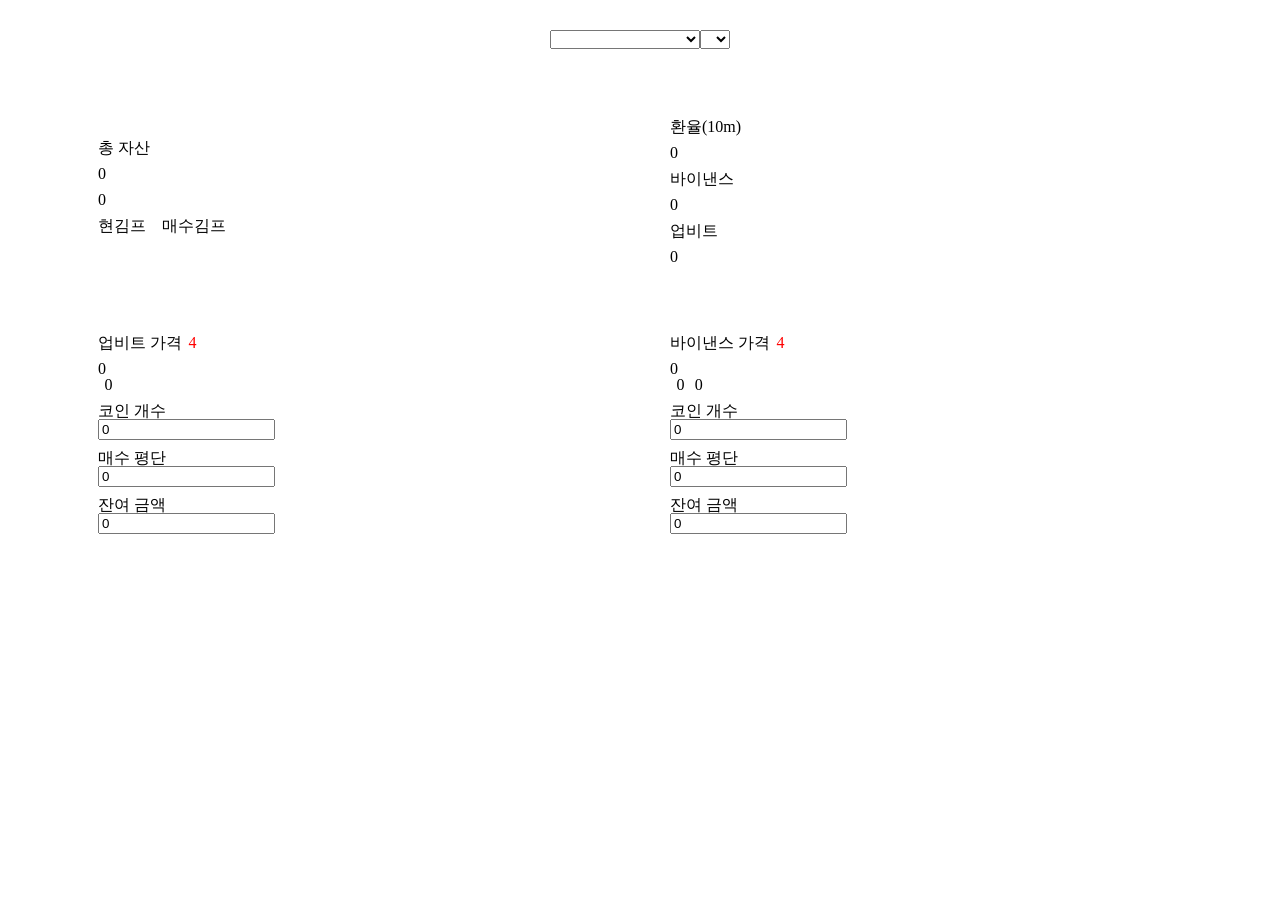
==== index.html @ 665e21a2 "김프 +- 위치변경 및 고도화" ====
<!DOCTYPE html>
<html lang="en">

<head>
  <meta charset="UTF-8">
  <meta name="viewport" content="width=device-width, initial-scale=1.0">
  <title>Document</title>
  <link rel="stylesheet" href="src/style.css" />
  <link rel="stylesheet" href="src/reset.css" />
  <style>
    p {
      margin-top: 10px;
    }
  </style>
</head>

<body>
  <div class="middle-container container">
    <div class="selectCoin column">
      <div class="titleContainer coinSelecterContainer">
          <select name="coinChoice" class="coinChoice" onchange="settingCoin()">
            <option value="BTC" selected>비트코인</option>
            <option value="XRP">리플</option>
            <option value="ETH">이더리움</option>
          </select>
          <select name="leverageChoice" class="leverageChoice" onchange="settingCoin()">
            <option value="1" selected>1</option>
            <option value="2">2</option>
            <option value="3">3</option>
            <option value="4">4</option>
            <option value="5">5</option>
          </select>
      </div>
    </div>
  </div>
  <div class="top-container container">
    <div class="binance_value column">
      <div class="titleContainer">
        <p id="totalValueTitle" class="title">총 자산</p>
        <p id="totalValue" class="coin_value">0</p>
        <p id="benefitValue" class="coin_value">0</p>
      </div>
      <div class="titleContainer">
        <p id="currentSellPremiumTitle" class="title">현김프　매수김프</p>
        <p id="currentSellPremium" class="premium_value"></p>
        <p id="benefitPremium" class="benefitPremium_value"></p>
      </div>
    </div>
    <div class="upbit_value column">
      <div class="titleContainer">
        <p id="exchangeValueTitle" class="title">환율(10m)</p>
        <p id="exchangeValue" class="coin_value">0</p>
      </div>
      <div class="titleContainer">
        <p id="binanceValueTitle" class="title">바이낸스</p>
        <p id="binanceValue" class="coin_value">0</p>
      </div>
      <div class="titleContainer">
        <p id="upbitValueTitle" class="title">업비트</p>
        <p id="upbitValue" class="coin_value">0</p>
      </div>
    </div>
  </div>
  <div class="middle-container container">
    <div class="my_upbit column">
      <div class="titleContainer">
        <p id="upbitPriceTitle" class="title">업비트 가격<span class="upbitTimer timer">0</span></p>
        <p id="upbitPrice" class="coin_price">0</p><span class="upbitBenefit benefit">0</span>
      </div>
      <div class="InputContainer">
        <ul>
          <li>
            <p>코인 개수</p>
            <input id="upbitInput" type="number" value="10" />
          </li>
          <li>
            <p>매수 평단</p>
            <input id="sellUpbitInput" type="number" value="0" />
          </li>
          <li>
            <p id="upbitDregsTitle">잔여 금액</p>
            <input id=upbitDregsInput type="number" value="0" />
          </li>
        </ul>
      </div>
    </div>
    <div class="my_binance column">
      <div class="titleContainer">
        <p id="binancePriceTitle" class="title">바이낸스 가격<span class="binanceTimer timer">0</span></p>
        <p id="binancePrice" class="coin_price">0</p>
        <span class="binanceBenefitKRW benefit">0</span>
        <span class="binanceBenefit benefit">0</span>
      </div>
      <div class="InputContainer">
        <ul>
          <li>
            <p>코인 개수</p>
            <input id="binanceInput" type="number" />
          </li>
          <li>
            <p>매수 평단</p>
            <input id="sellBinanceInput" type="number" value="0" />
          </li>
          <li>
            <p id="binanceDregsTitle">잔여 금액</p>
            <input id=binanceDregsInput type="number" value="0" />
          </li>
        </ul>
      </div>
    </div>
  </div>
  <script src="src/index.js"></script>
</body>

</html>
---- src/style.css ----
body {
  box-sizing: border-box;
}
ul {
  list-style: none;
}
p {
  margin-bottom: 3vw;
}
.container {
  display: flex;
  justify-content: center;
  align-items: center;
}
.column {
  width: 40%;
  margin: 30px;
  display: flex;
  flex-direction: column;
  justify-content: center;
}
.timer {
  margin-left: 0.5vw;
  color: red;
}
.coinChoice {
  width: 150px;
}

.coinSelecterContainer {
  display: flex;
  justify-content: center;
}
.benefit {
  margin-left: 0.5vw;
}
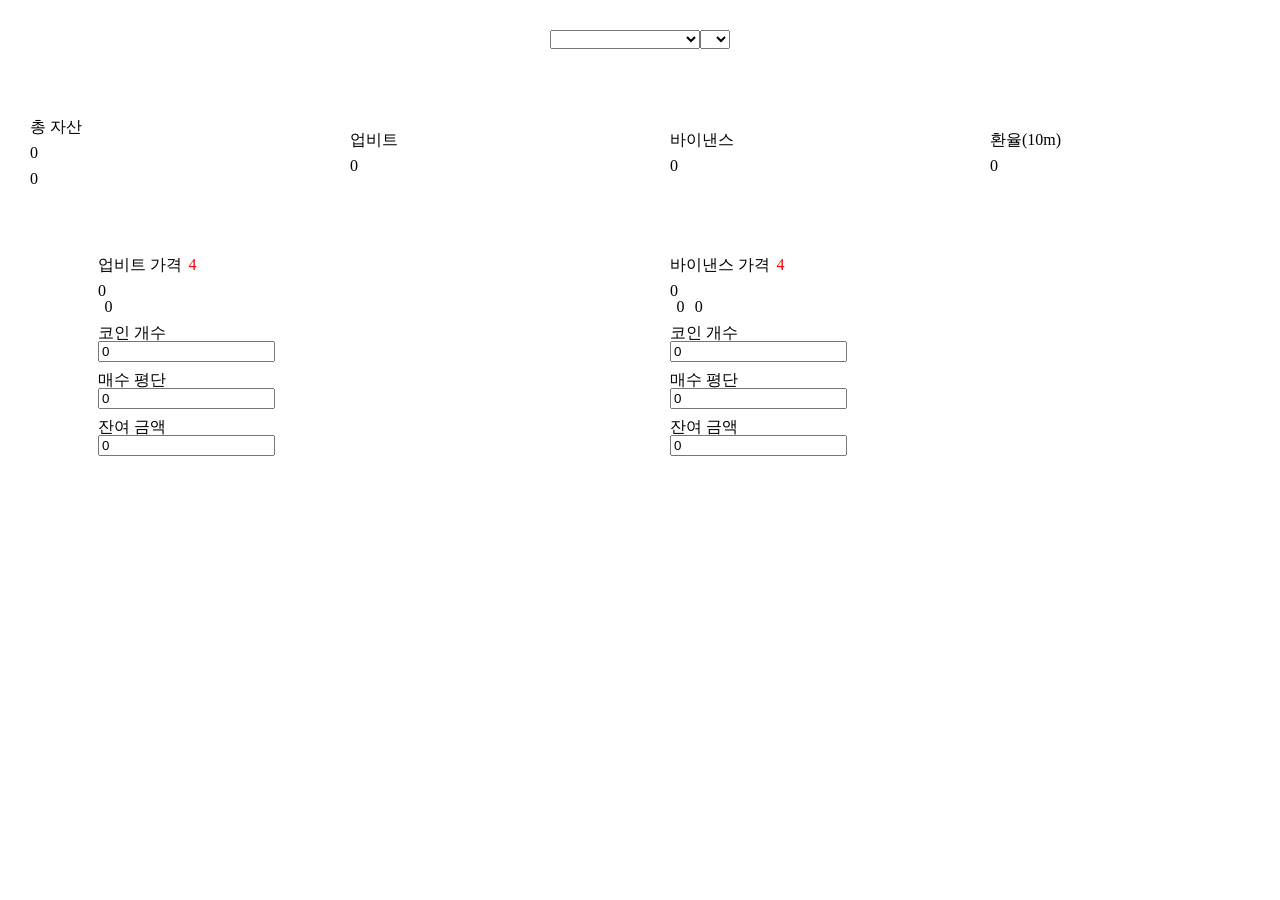
==== commit aa98293f: "DD" ====
--- a/index.html
+++ b/index.html
@@ -18,18 +18,18 @@
   <div class="middle-container container">
     <div class="selectCoin column">
       <div class="titleContainer coinSelecterContainer">
-          <select name="coinChoice" class="coinChoice" onchange="settingCoin()">
-            <option value="BTC" selected>비트코인</option>
-            <option value="XRP">리플</option>
-            <option value="ETH">이더리움</option>
-          </select>
-          <select name="leverageChoice" class="leverageChoice" onchange="settingCoin()">
-            <option value="1" selected>1</option>
-            <option value="2">2</option>
-            <option value="3">3</option>
-            <option value="4">4</option>
-            <option value="5">5</option>
-          </select>
+        <select name="coinChoice" class="coinChoice" onchange="settingCoin()">
+          <option value="BTC" selected>비트코인</option>
+          <option value="XRP">리플</option>
+          <option value="ETH">이더리움</option>
+        </select>
+        <select name="leverageChoice" class="leverageChoice" onchange="settingCoin()">
+          <option value="1" selected>1</option>
+          <option value="2">2</option>
+          <option value="3">3</option>
+          <option value="4">4</option>
+          <option value="5">5</option>
+        </select>
       </div>
     </div>
   </div>
@@ -40,24 +40,23 @@
         <p id="totalValue" class="coin_value">0</p>
         <p id="benefitValue" class="coin_value">0</p>
       </div>
-      <div class="titleContainer">
-        <p id="currentSellPremiumTitle" class="title">현김프　매수김프</p>
-        <p id="currentSellPremium" class="premium_value"></p>
-        <p id="benefitPremium" class="benefitPremium_value"></p>
-      </div>
     </div>
     <div class="upbit_value column">
       <div class="titleContainer">
-        <p id="exchangeValueTitle" class="title">환율(10m)</p>
-        <p id="exchangeValue" class="coin_value">0</p>
+        <p id="upbitValueTitle" class="title">업비트</p>
+        <p id="upbitValue" class="coin_value">0</p>
       </div>
+    </div>
+    <div class="binance_value column">
       <div class="titleContainer">
         <p id="binanceValueTitle" class="title">바이낸스</p>
         <p id="binanceValue" class="coin_value">0</p>
       </div>
+    </div>
+    <div class="exchange column">
       <div class="titleContainer">
-        <p id="upbitValueTitle" class="title">업비트</p>
-        <p id="upbitValue" class="coin_value">0</p>
+        <p id="exchangeValueTitle" class="title">환율(10m)</p>
+        <p id="exchangeValue" class="coin_value">0</p>
       </div>
     </div>
   </div>
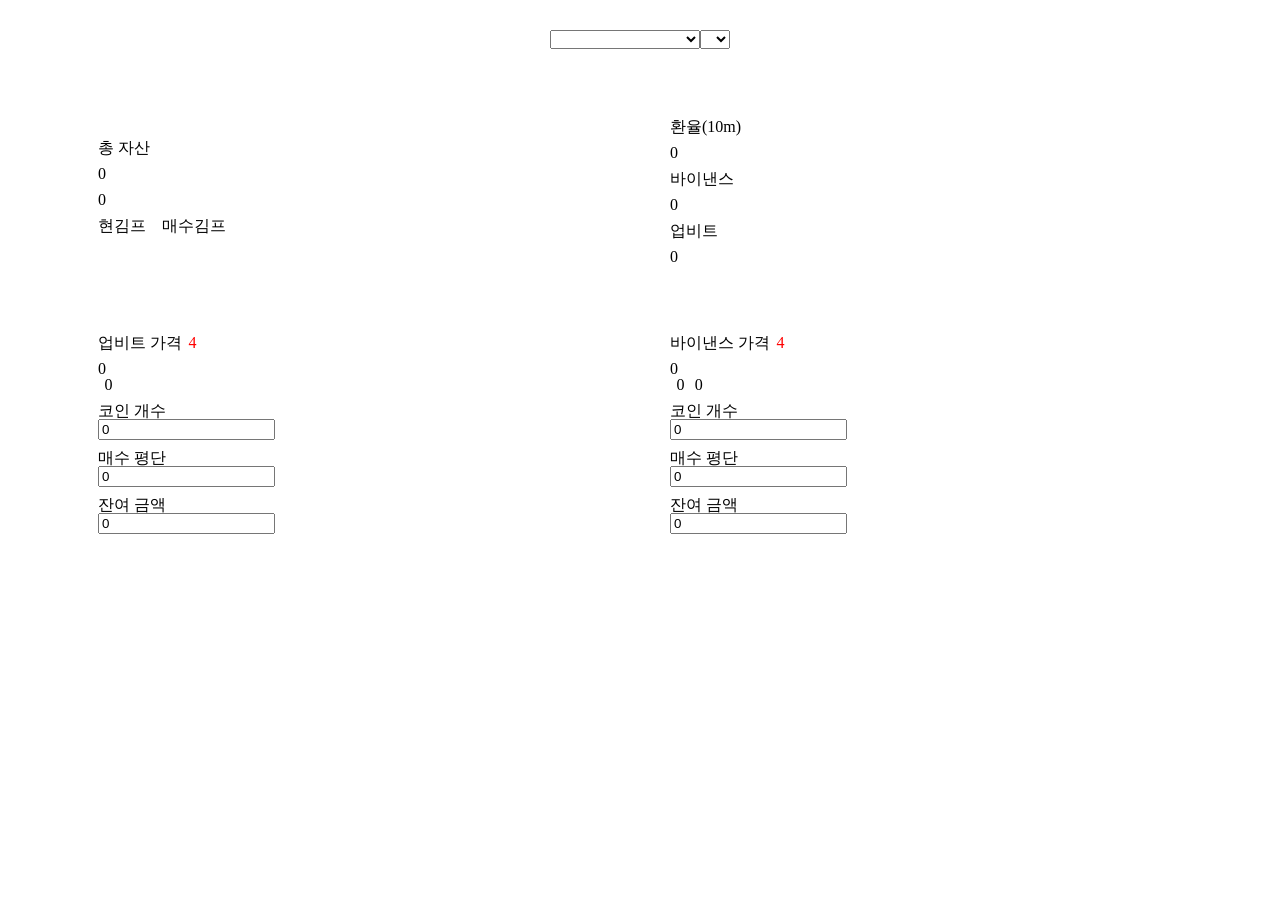
==== commit c357bf94: "Merge branch 'main' of https://github.com/geonyeop123/PremiumTrading" ====
--- a/index.html
+++ b/index.html
@@ -40,23 +40,24 @@
         <p id="totalValue" class="coin_value">0</p>
         <p id="benefitValue" class="coin_value">0</p>
       </div>
+      <div class="titleContainer">
+        <p id="currentSellPremiumTitle" class="title">현김프　매수김프</p>
+        <p id="currentSellPremium" class="premium_value"></p>
+        <p id="benefitPremium" class="benefitPremium_value"></p>
+      </div>
     </div>
     <div class="upbit_value column">
       <div class="titleContainer">
-        <p id="upbitValueTitle" class="title">업비트</p>
-        <p id="upbitValue" class="coin_value">0</p>
+        <p id="exchangeValueTitle" class="title">환율(10m)</p>
+        <p id="exchangeValue" class="coin_value">0</p>
       </div>
-    </div>
-    <div class="binance_value column">
       <div class="titleContainer">
         <p id="binanceValueTitle" class="title">바이낸스</p>
         <p id="binanceValue" class="coin_value">0</p>
       </div>
-    </div>
-    <div class="exchange column">
       <div class="titleContainer">
-        <p id="exchangeValueTitle" class="title">환율(10m)</p>
-        <p id="exchangeValue" class="coin_value">0</p>
+        <p id="upbitValueTitle" class="title">업비트</p>
+        <p id="upbitValue" class="coin_value">0</p>
       </div>
     </div>
   </div>
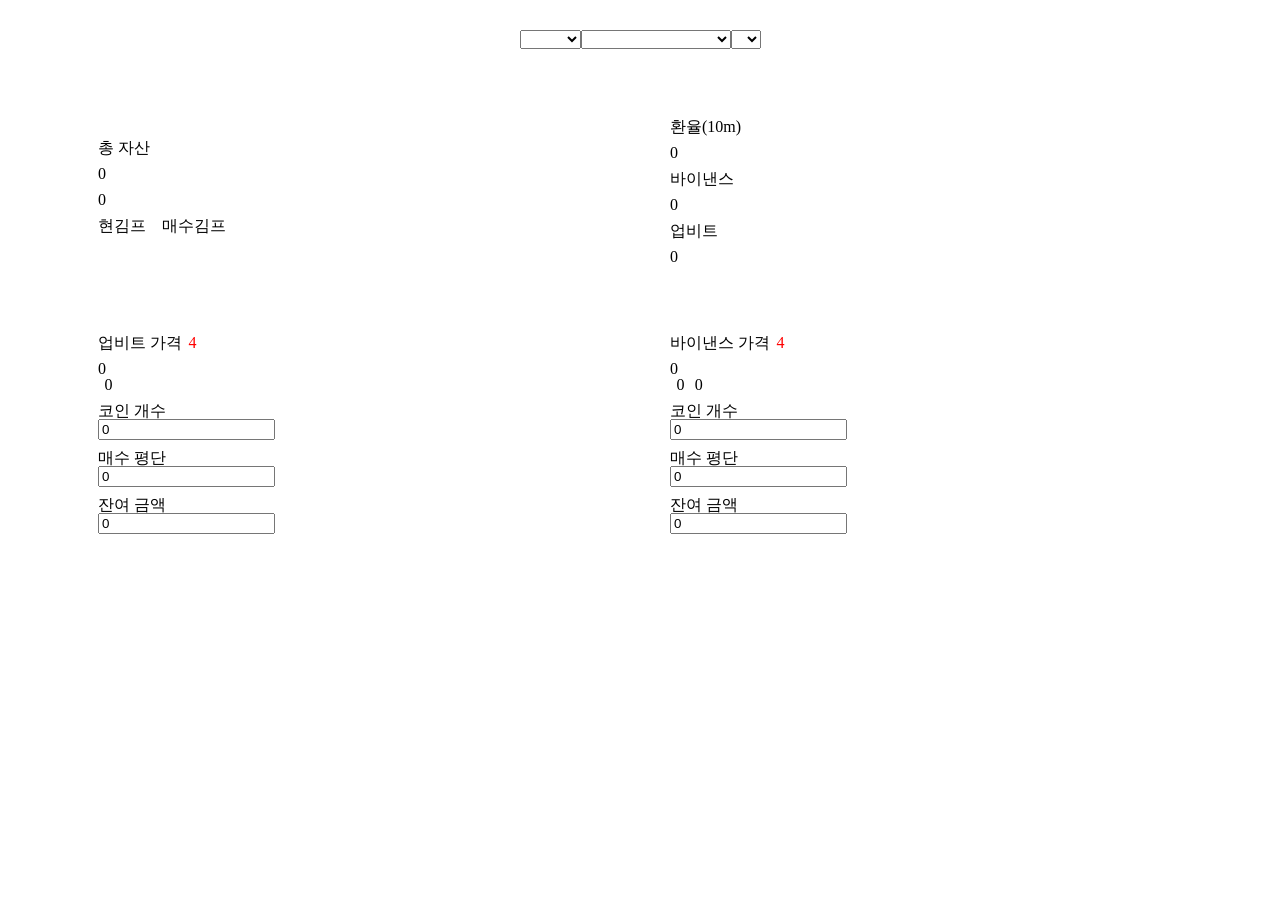
==== commit 6461b63d: "빗썸, 업비트 선택 추가" ====
--- a/index.html
+++ b/index.html
@@ -18,6 +18,10 @@
   <div class="middle-container container">
     <div class="selectCoin column">
       <div class="titleContainer coinSelecterContainer">
+        <select name="exchangeChoice" class="exchangeChoice" onchange="settingCoin()">
+          <option value="BITHUMB" selected>빗썸</option>
+          <option value="UPBIT">업비트</option>
+        </select>
         <select name="coinChoice" class="coinChoice" onchange="settingCoin()">
           <option value="BTC" selected>비트코인</option>
           <option value="XRP">리플</option>
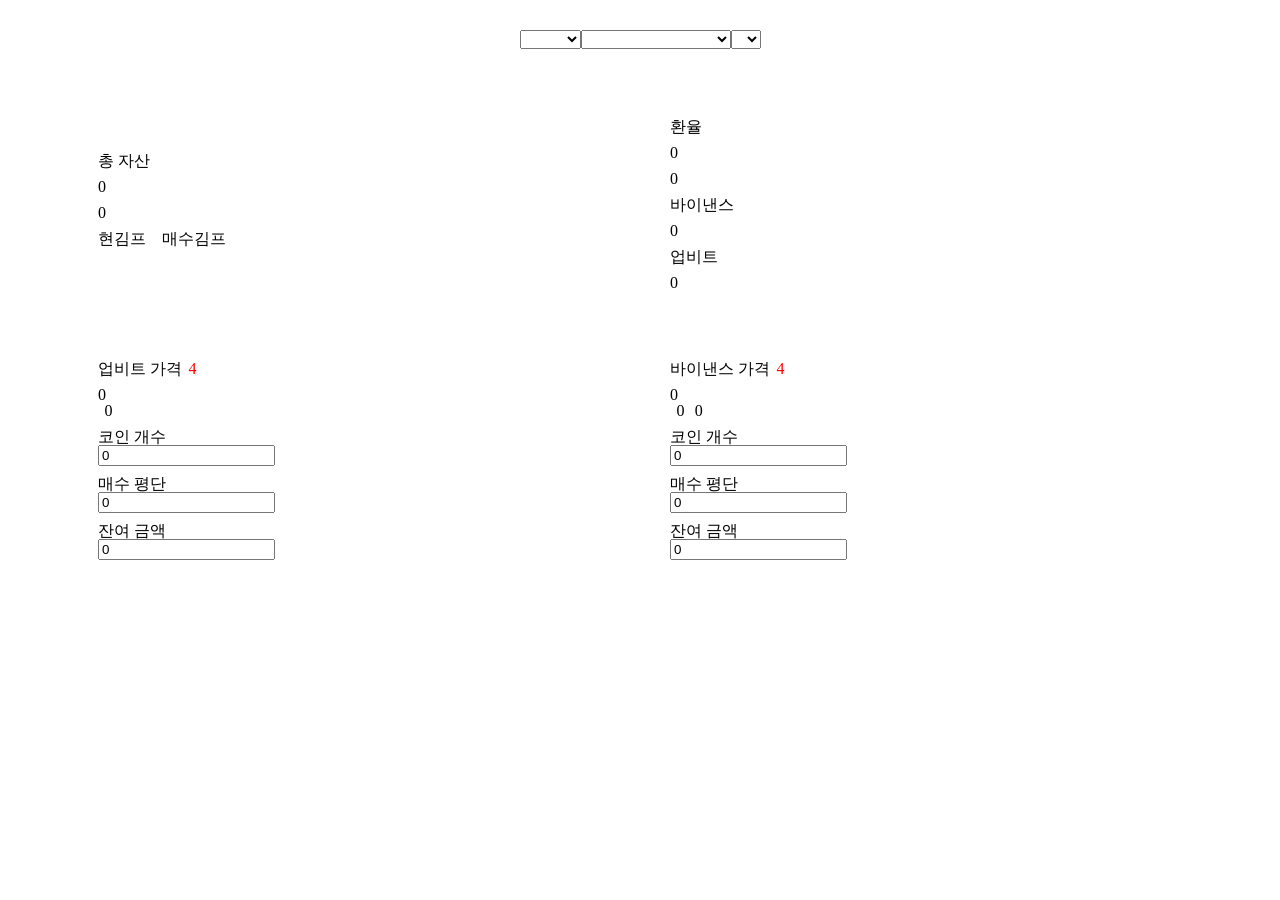
==== commit 8fd6b7de: "테더 표시 추가" ====
--- a/index.html
+++ b/index.html
@@ -52,8 +52,9 @@
     </div>
     <div class="upbit_value column">
       <div class="titleContainer">
-        <p id="exchangeValueTitle" class="title">환율(10m)</p>
+        <p id="exchangeValueTitle" class="title">환율</p>
         <p id="exchangeValue" class="coin_value">0</p>
+        <p id="usdtValue" class="coin_value">0</p>
       </div>
       <div class="titleContainer">
         <p id="binanceValueTitle" class="title">바이낸스</p>
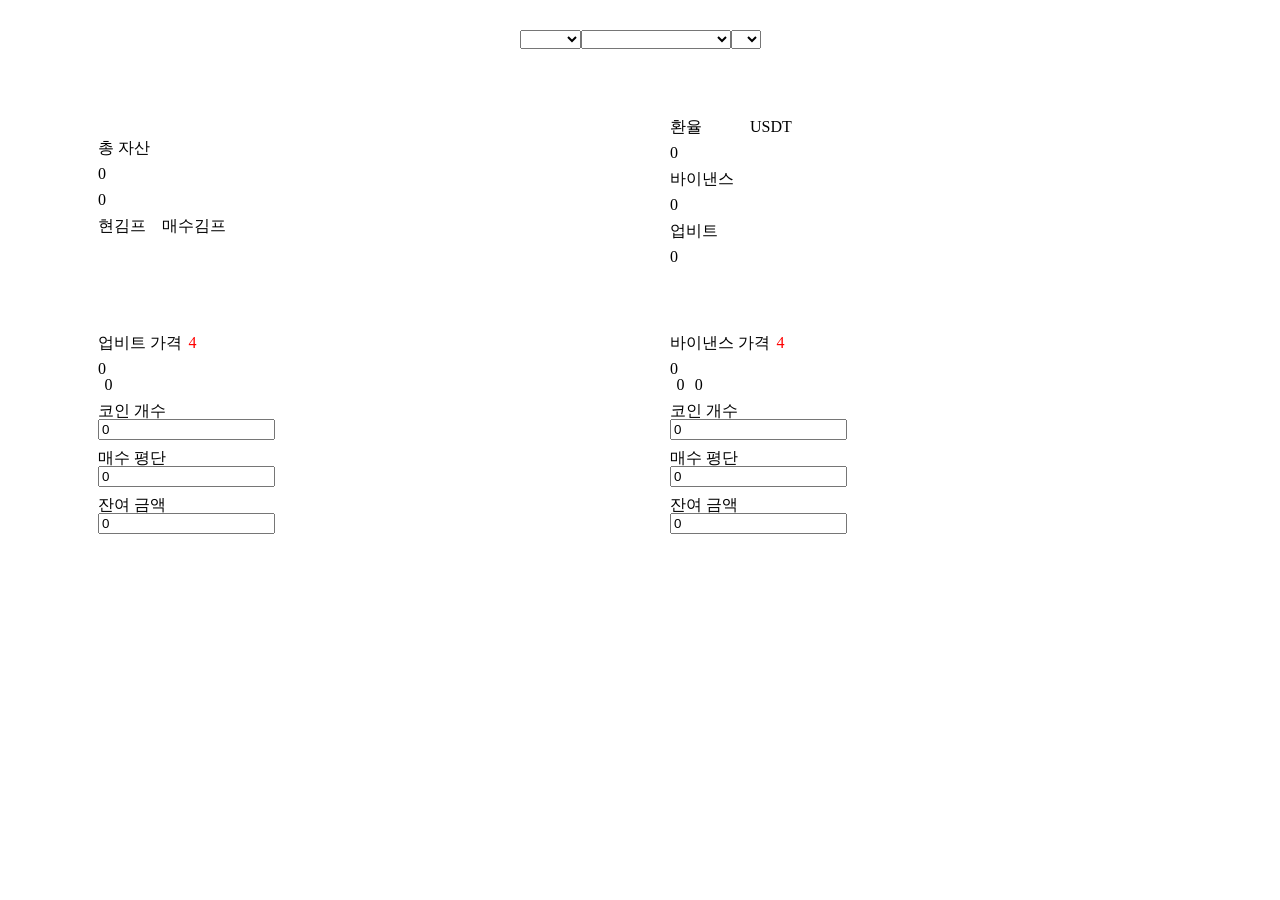
==== commit 2ff1e5ef: "테더 ui 변경" ====
--- a/index.html
+++ b/index.html
@@ -52,9 +52,8 @@
     </div>
     <div class="upbit_value column">
       <div class="titleContainer">
-        <p id="exchangeValueTitle" class="title">환율</p>
+        <p id="exchangeValueTitle" class="title">환율　　　USDT</p>
         <p id="exchangeValue" class="coin_value">0</p>
-        <p id="usdtValue" class="coin_value">0</p>
       </div>
       <div class="titleContainer">
         <p id="binanceValueTitle" class="title">바이낸스</p>
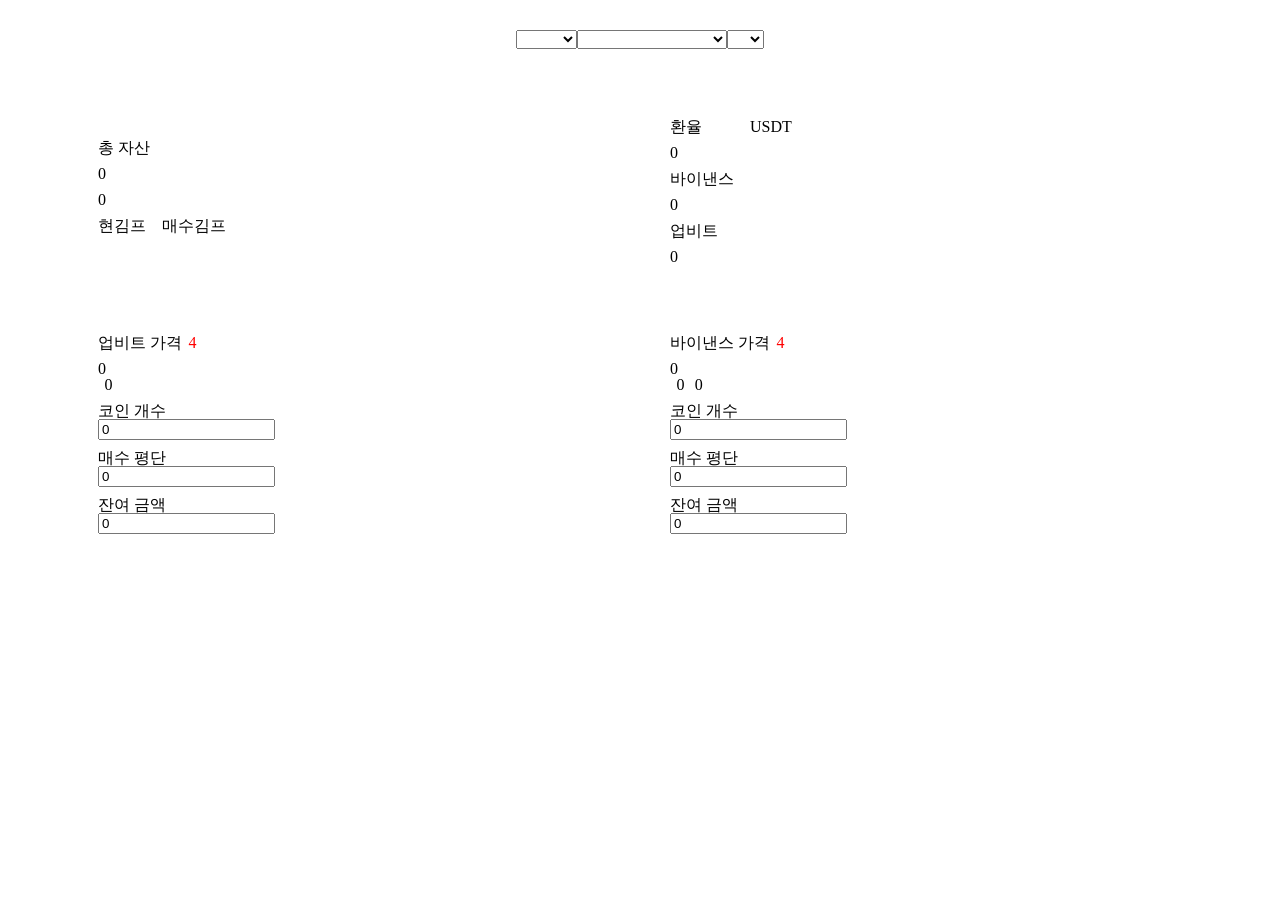
==== commit d705d1d8: "레버리지 추가" ====
--- a/index.html
+++ b/index.html
@@ -33,6 +33,11 @@
           <option value="3">3</option>
           <option value="4">4</option>
           <option value="5">5</option>
+          <option value="6">6</option>
+          <option value="7">7</option>
+          <option value="8">8</option>
+          <option value="9">9</option>
+          <option value="10">10</option>
         </select>
       </div>
     </div>
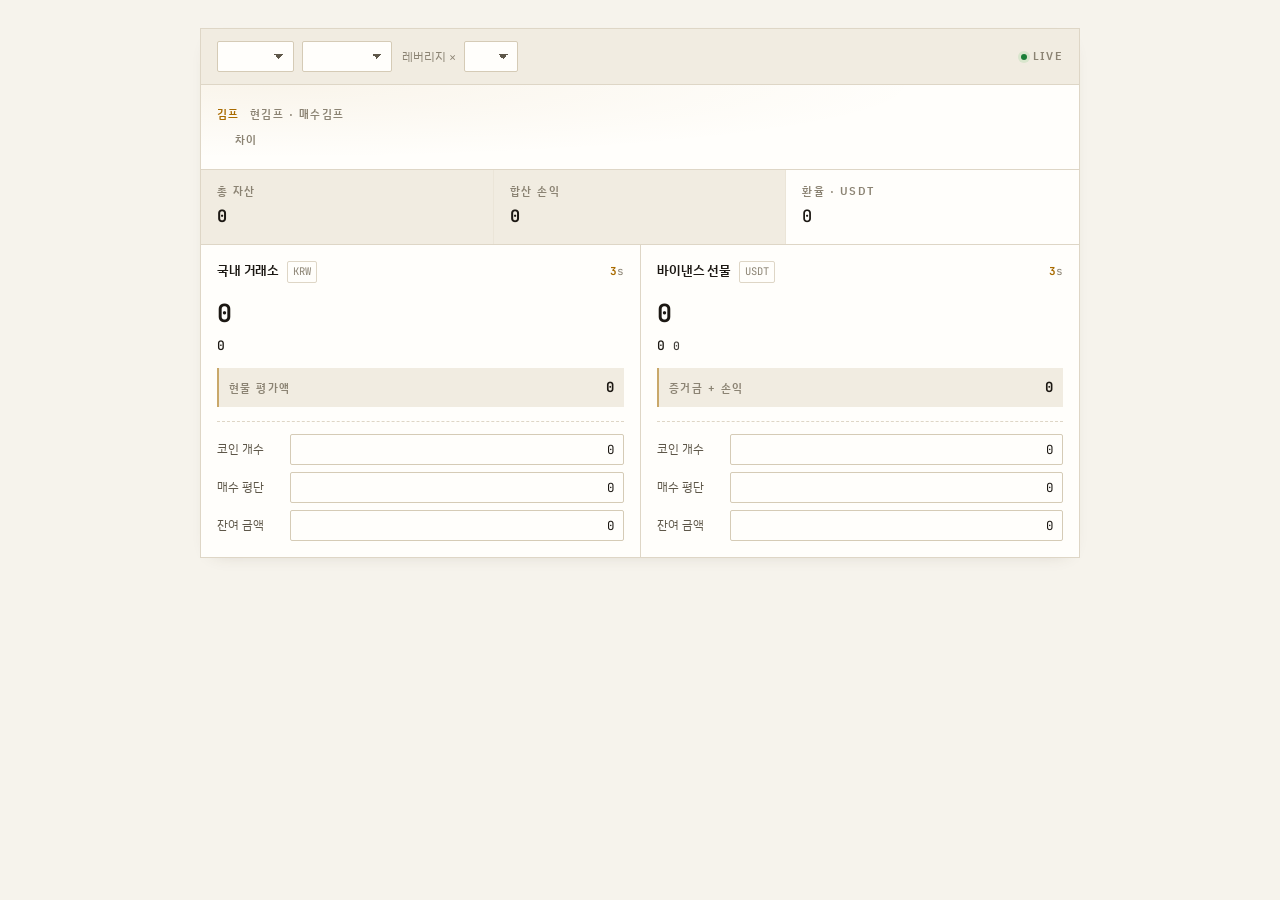
==== commit 5a683ebf: "feat: 터미널 다크 디자인을 index.html 로 승격, 이전 화면은 classic.html 로 보존 preview.html 로 확인을 마쳐 본 페이지에 적용한다.  - in" ====
--- a/index.html
+++ b/index.html
@@ -1,83 +1,92 @@
 <!DOCTYPE html>
-<html lang="en">
+<html lang="ko">
 
 <head>
   <meta charset="UTF-8">
   <meta name="viewport" content="width=device-width, initial-scale=1.0">
-  <title>Document</title>
-  <link rel="stylesheet" href="src/style.css" />
-  <link rel="stylesheet" href="src/reset.css" />
-  <style>
-    p {
-      margin-top: 10px;
-    }
-  </style>
+  <title>김프 터미널</title>
+  <link rel="preconnect" href="https://fonts.googleapis.com">
+  <link rel="preconnect" href="https://fonts.gstatic.com" crossorigin>
+  <link rel="stylesheet"
+    href="https://fonts.googleapis.com/css2?family=IBM+Plex+Sans+KR:wght@400;500;600&family=JetBrains+Mono:wght@400;500;700&display=swap">
+  <link rel="stylesheet" href="src/terminal.css" />
 </head>
 
 <body>
-  <div class="middle-container container">
-    <div class="selectCoin column">
-      <div class="titleContainer coinSelecterContainer">
-        <select name="exchangeChoice" class="exchangeChoice" onchange="settingCoin()">
-          <option value="BITHUMB" selected>빗썸</option>
-          <option value="UPBIT">업비트</option>
-        </select>
-        <select name="coinChoice" class="coinChoice" onchange="settingCoin()">
-          <option value="BTC" selected>비트코인</option>
-          <option value="XRP">리플</option>
-          <option value="ETH">이더리움</option>
-        </select>
-        <select name="leverageChoice" class="leverageChoice" onchange="settingCoin()">
-          <option value="1" selected>1</option>
-          <option value="2">2</option>
-          <option value="3">3</option>
-          <option value="4">4</option>
-          <option value="5">5</option>
-          <option value="6">6</option>
-          <option value="7">7</option>
-          <option value="8">8</option>
-          <option value="9">9</option>
-          <option value="10">10</option>
-        </select>
+  <div class="terminal">
+
+    <header class="bar">
+      <select name="exchangeChoice" class="exchangeChoice" aria-label="국내 거래소" onchange="settingCoin()">
+        <option value="BITHUMB" selected>빗썸</option>
+        <option value="UPBIT">업비트</option>
+      </select>
+      <select name="coinChoice" class="coinChoice" aria-label="종목" onchange="settingCoin()">
+        <option value="BTC" selected>비트코인</option>
+        <option value="XRP">리플</option>
+        <option value="ETH">이더리움</option>
+      </select>
+      <span class="lev-pre">레버리지 &times;</span>
+      <select name="leverageChoice" class="leverageChoice" aria-label="레버리지" onchange="settingCoin()">
+        <option value="1" selected>1</option>
+        <option value="2">2</option>
+        <option value="3">3</option>
+        <option value="4">4</option>
+        <option value="5">5</option>
+        <option value="6">6</option>
+        <option value="7">7</option>
+        <option value="8">8</option>
+        <option value="9">9</option>
+        <option value="10">10</option>
+      </select>
+      <span class="status"><span class="dot"></span>LIVE</span>
+    </header>
+
+    <section class="hero">
+      <div class="hero-head">
+        <span class="eyebrow k">김프</span>
+        <span class="eyebrow">현김프 &middot; 매수김프</span>
       </div>
-    </div>
-  </div>
-  <div class="top-container container">
-    <div class="binance_value column">
-      <div class="titleContainer">
-        <p id="totalValueTitle" class="title">총 자산</p>
-        <p id="totalValue" class="coin_value">0</p>
-        <p id="benefitValue" class="coin_value">0</p>
+      <div class="hero-row">
+        <p id="currentSellPremium" class="premium_value hero-figure"></p>
+        <span class="hero-delta">
+          <span class="k">차이</span>
+          <p id="benefitPremium" class="benefitPremium_value"></p>
+        </span>
       </div>
-      <div class="titleContainer">
-        <p id="currentSellPremiumTitle" class="title">현김프　매수김프</p>
-        <p id="currentSellPremium" class="premium_value"></p>
-        <p id="benefitPremium" class="benefitPremium_value"></p>
+    </section>
+
+    <section class="strip">
+      <div class="cell accent">
+        <span class="eyebrow k">총 자산</span>
+        <p id="totalValue" class="v">0</p>
       </div>
-    </div>
-    <div class="upbit_value column">
-      <div class="titleContainer">
-        <p id="exchangeValueTitle" class="title">환율　　　USDT</p>
-        <p id="exchangeValue" class="coin_value">0</p>
+      <div class="cell accent">
+        <span class="eyebrow k">합산 손익</span>
+        <p id="benefitValue" class="v">0</p>
       </div>
-      <div class="titleContainer">
-        <p id="binanceValueTitle" class="title">바이낸스</p>
-        <p id="binanceValue" class="coin_value">0</p>
+      <div class="cell">
+        <span class="eyebrow k">환율 &middot; USDT</span>
+        <p id="exchangeValue" class="v">0</p>
       </div>
-      <div class="titleContainer">
-        <p id="upbitValueTitle" class="title">업비트</p>
-        <p id="upbitValue" class="coin_value">0</p>
-      </div>
-    </div>
-  </div>
-  <div class="middle-container container">
-    <div class="my_upbit column">
-      <div class="titleContainer">
-        <p id="upbitPriceTitle" class="title">업비트 가격<span class="upbitTimer timer">0</span></p>
-        <p id="upbitPrice" class="coin_price">0</p><span class="upbitBenefit benefit">0</span>
-      </div>
-      <div class="InputContainer">
-        <ul>
+    </section>
+
+    <section class="ledger">
+
+      <div class="book">
+        <div class="book-head">
+          <span class="venue">국내 거래소</span>
+          <span class="sym">KRW</span>
+          <span class="upbitTimer timer">0</span>
+        </div>
+        <p id="upbitPrice" class="price">0</p>
+        <div class="pnl">
+          <span class="upbitBenefit benefit">0</span>
+        </div>
+        <div class="valuation">
+          <span class="eyebrow">현물 평가액</span>
+          <span id="upbitValue" class="v">0</span>
+        </div>
+        <ul class="fields">
           <li>
             <p>코인 개수</p>
             <input id="upbitInput" type="number" value="10" />
@@ -88,20 +97,27 @@
           </li>
           <li>
             <p id="upbitDregsTitle">잔여 금액</p>
-            <input id=upbitDregsInput type="number" value="0" />
+            <input id="upbitDregsInput" type="number" value="0" />
           </li>
         </ul>
       </div>
-    </div>
-    <div class="my_binance column">
-      <div class="titleContainer">
-        <p id="binancePriceTitle" class="title">바이낸스 가격<span class="binanceTimer timer">0</span></p>
-        <p id="binancePrice" class="coin_price">0</p>
-        <span class="binanceBenefitKRW benefit">0</span>
-        <span class="binanceBenefit benefit">0</span>
-      </div>
-      <div class="InputContainer">
-        <ul>
+
+      <div class="book">
+        <div class="book-head">
+          <span class="venue">바이낸스 선물</span>
+          <span class="sym">USDT</span>
+          <span class="binanceTimer timer">0</span>
+        </div>
+        <p id="binancePrice" class="price">0</p>
+        <div class="pnl">
+          <span class="binanceBenefitKRW benefit">0</span>
+          <span class="binanceBenefit benefit">0</span>
+        </div>
+        <div class="valuation">
+          <span class="eyebrow">증거금 + 손익</span>
+          <span id="binanceValue" class="v">0</span>
+        </div>
+        <ul class="fields">
           <li>
             <p>코인 개수</p>
             <input id="binanceInput" type="number" />
@@ -112,13 +128,15 @@
           </li>
           <li>
             <p id="binanceDregsTitle">잔여 금액</p>
-            <input id=binanceDregsInput type="number" value="0" />
+            <input id="binanceDregsInput" type="number" value="0" />
           </li>
         </ul>
       </div>
-    </div>
+
+    </section>
   </div>
+
   <script src="src/index.js"></script>
 </body>
 
-</html>+</html>
--- a/src/terminal.css
+++ b/src/terminal.css
@@ -0,0 +1,199 @@
+/* ══════════════════════════════════════════════════════════════════════
+   김프 터미널 — PremiumTrading 리디자인 시안
+   다크 우선. 액센트는 앰버(거래소 단자 계보), 의미색(손익)은 액센트와 분리.
+   중립색은 앰버 쪽으로 편향시킨 웜 차콜 — 고른 회색이 아니라 선택된 회색.
+   ══════════════════════════════════════════════════════════════════════ */
+
+/* ── tokens: bare :root = 다크 (다크 우선 설계) ────────────────────── */
+:root{
+  --ground:#12110f; --panel:#1b1917; --panel-2:#242019; --panel-3:#2d2820;
+  --rule:#342f27; --rule-soft:#262219;
+  --ink:#ede8dd; --ink-mid:#a49c8f; --ink-dim:#736c60;
+  --amber:#f0a830; --amber-dim:#8a6520; --amber-wash:#f0a8300f;
+  --gain:#3fb950; --loss:#f0503a;
+  --field:#0c0b09; --field-line:#3a352b;
+  --shadow:0 1px 0 #ffffff08 inset, 0 8px 24px -12px #00000080;
+}
+/* ── 시스템이 라이트일 때 (명시적 다크 선택은 이김) ───────────────── */
+@media (prefers-color-scheme: light){
+  :root:not([data-theme="dark"]){
+    --ground:#f6f3ec; --panel:#fffefb; --panel-2:#f1ece1; --panel-3:#e8e2d4;
+    --rule:#ded6c6; --rule-soft:#ebe5d8;
+    --ink:#1c1813; --ink-mid:#5e5749; --ink-dim:#8b8373;
+    --amber:#a96b00; --amber-dim:#c9a86a; --amber-wash:#a96b0010;
+    --gain:#1a7f37; --loss:#c4320a;
+    --field:#fffefb; --field-line:#d5cbb6;
+    --shadow:0 1px 0 #ffffff inset, 0 6px 18px -14px #4a3f2a55;
+  }
+}
+/* ── 명시적 라이트 선택 ───────────────────────────────────────────── */
+:root[data-theme="light"]{
+  --ground:#f6f3ec; --panel:#fffefb; --panel-2:#f1ece1; --panel-3:#e8e2d4;
+  --rule:#ded6c6; --rule-soft:#ebe5d8;
+  --ink:#1c1813; --ink-mid:#5e5749; --ink-dim:#8b8373;
+  --amber:#a96b00; --amber-dim:#c9a86a; --amber-wash:#a96b0010;
+  --gain:#1a7f37; --loss:#c4320a;
+  --field:#fffefb; --field-line:#d5cbb6;
+  --shadow:0 1px 0 #ffffff inset, 0 6px 18px -14px #4a3f2a55;
+}
+
+*{box-sizing:border-box}
+body{
+  margin:0; background:var(--ground); color:var(--ink);
+  font-family:"IBM Plex Sans KR","Malgun Gothic","Apple SD Gothic Neo",system-ui,sans-serif;
+  font-size:14px; line-height:1.5;
+  padding-block:28px; padding-left:16px; padding-right:16px;
+  -webkit-font-smoothing:antialiased;
+}
+/* 숫자는 전부 등폭 + 자릿수 정렬 */
+.num,.hero-figure,input[type=number],select{
+  font-family:"JetBrains Mono",ui-monospace,SFMono-Regular,Menlo,monospace;
+  font-variant-numeric:tabular-nums; font-feature-settings:"tnum" 1;
+}
+.eyebrow{
+  font-size:10.5px; font-weight:600; letter-spacing:.14em; text-transform:uppercase;
+  color:var(--ink-dim);
+}
+
+/* ── 단자 본체 ────────────────────────────────────────────────────── */
+.terminal{
+  max-width:880px; margin:0 auto;
+  background:var(--panel); border:1px solid var(--rule);
+  box-shadow:var(--shadow);
+}
+
+/* ── 계기 바 ──────────────────────────────────────────────────────── */
+.bar{
+  display:flex; flex-wrap:wrap; align-items:center; gap:8px;
+  padding:12px 16px; background:var(--panel-2);
+  border-bottom:1px solid var(--rule);
+}
+.bar select{
+  appearance:none; -webkit-appearance:none;
+  background:var(--field); color:var(--ink);
+  border:1px solid var(--field-line); border-radius:2px;
+  padding:6px 26px 6px 10px; font-size:12.5px; font-weight:500;
+  background-image:linear-gradient(45deg,transparent 50%,var(--ink-mid) 50%),linear-gradient(135deg,var(--ink-mid) 50%,transparent 50%);
+  background-position:calc(100% - 14px) 52%,calc(100% - 9px) 52%;
+  background-size:5px 5px,5px 5px; background-repeat:no-repeat;
+  cursor:pointer;
+}
+.bar select:hover{border-color:var(--amber-dim)}
+.bar .lev-pre{color:var(--ink-dim); font-size:12px; margin-left:2px}
+.bar .status{
+  margin-left:auto; display:flex; align-items:center; gap:6px;
+  font-size:10.5px; font-weight:600; letter-spacing:.12em; color:var(--ink-dim);
+}
+.dot{width:6px;height:6px;border-radius:50%;background:var(--gain);box-shadow:0 0 0 3px #3fb95022}
+@media (prefers-reduced-motion:no-preference){ .dot{animation:pulse 2.4s ease-in-out infinite} }
+@keyframes pulse{0%,100%{opacity:1}50%{opacity:.35}}
+
+/* ── 김프 히어로 — 과감함을 여기 한 곳에만 쓴다 ──────────────────── */
+.hero{
+  padding:22px 16px 20px; border-bottom:1px solid var(--rule);
+  background:
+    radial-gradient(120% 140% at 8% 0%, var(--amber-wash) 0%, transparent 62%),
+    var(--panel);
+}
+.hero-head{display:flex; align-items:baseline; gap:10px; flex-wrap:wrap; margin-bottom:10px}
+.hero-head .k{color:var(--amber)}
+.hero-row{display:flex; align-items:baseline; gap:18px; flex-wrap:wrap}
+.hero-figure{
+  margin:0; font-size:clamp(30px,7.4vw,50px); font-weight:700;
+  letter-spacing:-.02em; line-height:1; white-space:nowrap;
+}
+.hero-figure:not(:empty)::after{content:"%"; font-size:.44em; font-weight:500; color:var(--ink-dim); margin-left:.18em}
+.hero-delta{display:flex; align-items:baseline; gap:7px}
+.hero-delta .k{font-size:10.5px; font-weight:600; letter-spacing:.12em; color:var(--ink-dim)}
+.benefitPremium_value{
+  margin:0; font-family:"JetBrains Mono",ui-monospace,monospace;
+  font-variant-numeric:tabular-nums; font-size:17px; font-weight:700;
+}
+
+/* ── 집계 스트립 ──────────────────────────────────────────────────── */
+.strip{display:grid; grid-template-columns:repeat(3,1fr); border-bottom:1px solid var(--rule)}
+.cell{padding:14px 16px; border-right:1px solid var(--rule-soft); min-width:0}
+.cell:last-child{border-right:0}
+.cell .k{display:block; margin-bottom:5px}
+.cell .v{
+  margin:0; font-family:"JetBrains Mono",ui-monospace,monospace;
+  font-variant-numeric:tabular-nums; font-size:17px; font-weight:500;
+  white-space:nowrap; overflow:hidden; text-overflow:ellipsis;
+}
+.cell.accent{background:var(--panel-2)}
+.cell.accent .v{font-weight:700}
+
+/* ── 원장 2열 ─────────────────────────────────────────────────────── */
+.ledger{display:grid; grid-template-columns:1fr 1fr}
+.book{padding:16px; min-width:0}
+.book + .book{border-left:1px solid var(--rule)}
+.book-head{display:flex; align-items:baseline; gap:8px; flex-wrap:wrap; margin-bottom:12px}
+.book-head .venue{font-size:13px; font-weight:600; letter-spacing:-.01em}
+.book-head .sym{
+  font-family:"JetBrains Mono",ui-monospace,monospace; font-size:10.5px;
+  color:var(--ink-dim); padding:2px 5px; border:1px solid var(--rule); border-radius:2px;
+}
+.timer{
+  margin-left:auto; font-family:"JetBrains Mono",ui-monospace,monospace;
+  font-variant-numeric:tabular-nums; font-size:11px; font-weight:700;
+  color:var(--amber); min-width:1.2em; text-align:right;
+}
+.timer:not(:empty)::after{content:"s"; font-weight:400; color:var(--ink-dim)}
+
+.price{
+  margin:0 0 4px; font-family:"JetBrains Mono",ui-monospace,monospace;
+  font-variant-numeric:tabular-nums; font-size:clamp(19px,3.4vw,25px);
+  font-weight:700; letter-spacing:-.015em; white-space:nowrap;
+  overflow:hidden; text-overflow:ellipsis;
+}
+.pnl{
+  display:flex; align-items:baseline; gap:8px; flex-wrap:wrap;
+  font-family:"JetBrains Mono",ui-monospace,monospace;
+  font-variant-numeric:tabular-nums; font-size:13px; font-weight:500;
+  min-height:1.5em;
+}
+.pnl .benefit{margin:0}
+.pnl .binanceBenefit{font-size:11.5px; opacity:.82}
+
+.valuation{
+  display:flex; justify-content:space-between; align-items:baseline; gap:10px;
+  margin:12px 0 0; padding:9px 10px;
+  background:var(--panel-2); border-left:2px solid var(--amber-dim);
+}
+.valuation .v{
+  font-family:"JetBrains Mono",ui-monospace,monospace;
+  font-variant-numeric:tabular-nums; font-size:14px; font-weight:700; white-space:nowrap;
+}
+
+/* ── 입력부 ───────────────────────────────────────────────────────── */
+.fields{list-style:none; margin:14px 0 0; padding:12px 0 0; border-top:1px dashed var(--rule); display:grid; gap:7px}
+.fields li{display:grid; grid-template-columns:4.6em 1fr; align-items:center; gap:9px}
+.fields p{margin:0; font-size:11.5px; color:var(--ink-mid)}
+.fields input{
+  width:100%; min-width:0; background:var(--field); color:var(--ink);
+  border:1px solid var(--field-line); border-radius:2px;
+  padding:6px 8px; font-size:12.5px; text-align:right;
+}
+.fields input:hover{border-color:var(--amber-dim)}
+.fields input::-webkit-outer-spin-button,.fields input::-webkit-inner-spin-button{-webkit-appearance:none;margin:0}
+.fields input[type=number]{-moz-appearance:textfield}
+
+:where(select,input):focus-visible{outline:2px solid var(--amber); outline-offset:1px; border-color:var(--amber)}
+
+/* ══ 핵심: index.js:118-124 가 박는 인라인 색을 CSS 가 되찾는다 ══════
+   JS 는 style.color="red"/"green" 만 쓴다 → "color: red;" 로 직렬화된다.
+   스타일시트의 !important 가 인라인 일반 선언을 이기므로 JS 무수정으로
+   테마 팔레트를 적용할 수 있다. 손익 색 관례는 현재 그대로(손실 빨강). */
+[style*="color: red"]  {color:var(--loss) !important}
+[style*="color: green"]{color:var(--gain) !important}
+
+
+/* ── 좁은 화면: 한 열로 ───────────────────────────────────────────── */
+@media (max-width:640px){
+  .strip{grid-template-columns:1fr}
+  .cell{border-right:0; border-bottom:1px solid var(--rule-soft)}
+  .cell:last-child{border-bottom:0}
+  .ledger{grid-template-columns:1fr}
+  .book + .book{border-left:0; border-top:1px solid var(--rule)}
+  .bar .status{margin-left:0; width:100%}
+}
